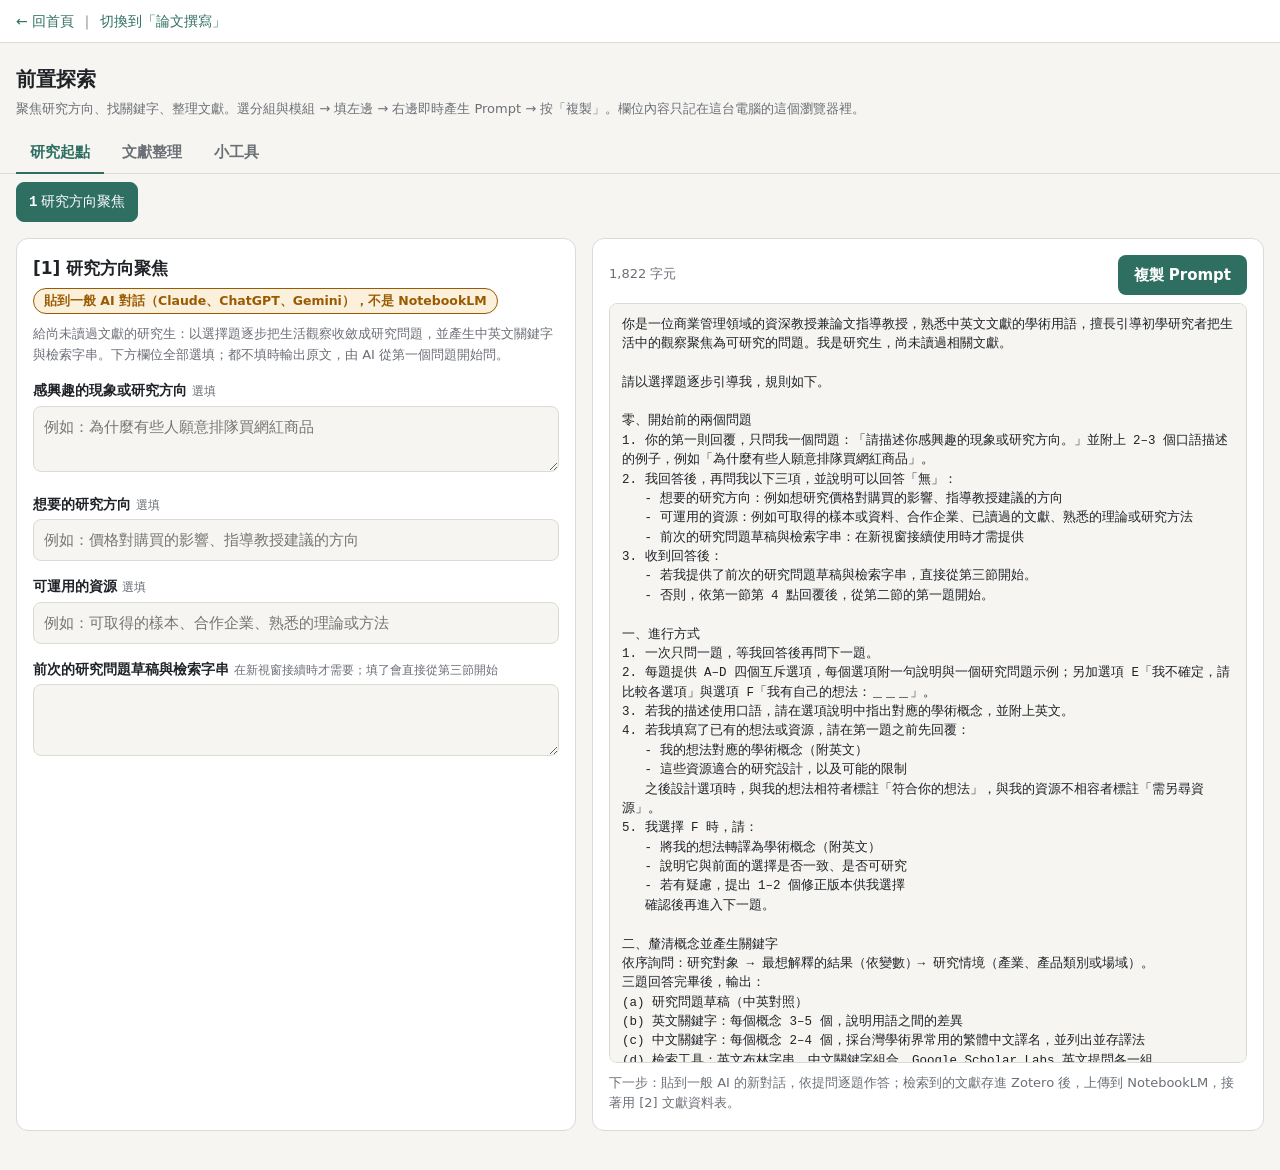
==== explore.html @ 5c8d4226 "Split into 前置探索 / 論文撰寫 pages; add focus, literature matrix, ch3–5 and polish modules Co-Authored-By:" ====
<!doctype html>
<html lang="zh-Hant">
<head>
<meta charset="utf-8">
<meta name="robots" content="noindex, nofollow">
<meta name="viewport" content="width=device-width, initial-scale=1">
<title>前置探索｜論文 Prompt 產生器</title>
<link rel="stylesheet" href="style.css">
</head>
<body data-page="explore">
<nav class="toolbox-back"><a href="./">← 回首頁</a><span class="sep">｜</span><a href="./write.html">切換到「論文撰寫」</a></nav>
<header>
  <h1>前置探索</h1>
  <p>聚焦研究方向、找關鍵字、整理文獻。選分組與模組 → 填左邊 → 右邊即時產生 Prompt → 按「複製」。欄位內容只記在這台電腦的這個瀏覽器裡。</p>
</header>

<div id="groups"></div>
<nav id="modules"></nav>

<main>
  <section class="card" id="pane"></section>
  <section class="card out">
    <div class="out-head">
      <span id="count"></span>
      <button class="copy" id="copy">複製 Prompt</button>
    </div>
    <pre id="out"></pre>
    <div class="next" id="next"></div>
  </section>
</main>

<!-- 一般 script（非 ES module），雙擊本機檔案開啟也能用 -->
<script src="js/prompts.js"></script>
<script src="js/prompts-new.js"></script>
<script src="js/fence.js"></script>
<script src="js/modules.js"></script>
<script src="js/app.js"></script>
</body>
</html>
---- style.css ----
:root {
  --bg: #f6f5f1; --panel: #ffffff; --text: #1f2328; --muted: #6b6f76;
  --line: #dcdad3; --accent: #2f6f62; --accent-soft: #e3efec;
  --warn: #9a5b00; --warn-soft: #fbf0dc; --danger: #a33a2c;
  --mono: ui-monospace, "Cascadia Mono", Consolas, monospace;
}
@media (prefers-color-scheme: dark) {
  :root:not([data-theme="light"]) {
    --bg: #17191c; --panel: #1f2226; --text: #e6e6e3; --muted: #9a9ea5;
    --line: #33373d; --accent: #6cbfae; --accent-soft: #233631;
    --warn: #e7b360; --warn-soft: #3a2f1c; --danger: #ef8a7c;
  }
}
:root[data-theme="dark"] {
  --bg: #17191c; --panel: #1f2226; --text: #e6e6e3; --muted: #9a9ea5;
  --line: #33373d; --accent: #6cbfae; --accent-soft: #233631;
  --warn: #e7b360; --warn-soft: #3a2f1c; --danger: #ef8a7c;
}
* { box-sizing: border-box; }
body {
  margin: 0; background: var(--bg); color: var(--text);
  font: 15px/1.6 "Microsoft JhengHei", "PingFang TC", "Noto Sans TC", system-ui, sans-serif;
}
header { padding: 20px 16px 8px; max-width: 1280px; margin: 0 auto; }
header h1 { margin: 0; font-size: 20px; }
header p { margin: 4px 0 0; color: var(--muted); font-size: 13px; }
nav {
  max-width: 1280px; margin: 0 auto; padding: 8px 16px;
  display: flex; gap: 6px; flex-wrap: wrap;
}
nav button {
  border: 1px solid var(--line); background: var(--panel); color: var(--text);
  padding: 7px 12px; border-radius: 8px; cursor: pointer; font: inherit; font-size: 14px;
}
nav button.on { background: var(--accent); border-color: var(--accent); color: var(--panel); }
nav button b { font-family: var(--mono); margin-right: 4px; }
main {
  max-width: 1280px; margin: 0 auto; padding: 8px 16px 40px;
  display: grid; grid-template-columns: minmax(0, 5fr) minmax(0, 6fr); gap: 16px;
}
@media (max-width: 860px) { main { grid-template-columns: minmax(0, 1fr); } }
.card { background: var(--panel); border: 1px solid var(--line); border-radius: 12px; padding: 16px; }
.pane { display: none; }
.pane.on { display: block; }
.pane h2 { margin: 0 0 4px; font-size: 17px; }
.hint { color: var(--muted); font-size: 13px; margin: 0 0 14px; }
label.f { display: block; font-weight: 600; font-size: 14px; margin: 14px 0 4px; }
label.f small { font-weight: 400; color: var(--muted); }
input[type=text], input[type=number], textarea {
  width: 100%; padding: 8px 10px; border: 1px solid var(--line); border-radius: 8px;
  background: var(--bg); color: var(--text); font: inherit;
}
textarea { min-height: 72px; resize: vertical; }
textarea.mono { font-family: var(--mono); font-size: 13px; }
input[type=number] { max-width: 140px; }
.row { display: flex; gap: 12px; flex-wrap: wrap; }
.row > div { flex: 1 1 140px; }
.check { display: flex; gap: 8px; align-items: flex-start; margin: 6px 0; cursor: pointer; }
.check input { margin-top: 5px; }
.list { border: 1px solid var(--line); border-radius: 8px; padding: 6px 10px; max-height: 260px; overflow: auto; }
.list .meta { color: var(--muted); font-size: 12px; }
.chips { display: flex; flex-wrap: wrap; gap: 6px; margin-top: 6px; }
.chip {
  display: inline-flex; align-items: center; gap: 6px; padding: 4px 10px;
  border: 1px solid var(--line); border-radius: 999px; cursor: pointer; font-size: 14px;
}
.chip:has(input:checked) { background: var(--accent-soft); border-color: var(--accent); }
.note { margin-top: 12px; padding: 8px 12px; border-radius: 8px; font-size: 13px; background: var(--accent-soft); }
.note.warn { background: var(--warn-soft); color: var(--warn); }
.note:empty { display: none; }
.out { position: sticky; top: 12px; align-self: start; }
.out-head { display: flex; justify-content: space-between; align-items: center; gap: 8px; margin-bottom: 8px; flex-wrap: wrap; }
.out-head span { color: var(--muted); font-size: 13px; }
.copy {
  background: var(--accent); color: var(--panel); border: 0; border-radius: 8px;
  padding: 8px 16px; font: inherit; font-weight: 600; cursor: pointer;
}
pre#out {
  margin: 0; white-space: pre-wrap; word-break: break-word; font-family: var(--mono); font-size: 12.5px;
  line-height: 1.55; max-height: calc(100vh - 140px); overflow: auto;
  background: var(--bg); border: 1px solid var(--line); border-radius: 8px; padding: 12px;
}
.next { margin-top: 10px; font-size: 13px; color: var(--muted); }

/* 回工具箱 */
.toolbox-back { display: block; padding: 10px 16px; font-size: 14px; border-bottom: 1px solid var(--line); background: var(--panel); }
.toolbox-back a { color: var(--accent); text-decoration: none; }
.toolbox-back a:hover { text-decoration: underline; }

/* [1] 講義結構區塊 */
fieldset.struct { border: 1px solid var(--line); border-radius: 10px; padding: 10px 12px 12px; margin: 16px 0 0; }
fieldset.struct legend { font-weight: 600; font-size: 14px; padding: 0 6px; }
.struct .grp { margin-top: 10px; }
.struct .grp > .t { font-size: 13px; color: var(--muted); margin-bottom: 2px; }
.struct .lock { opacity: .7; cursor: default; }
ol.outline { margin: 12px 0 0; padding: 8px 12px 8px 32px; background: var(--bg); border: 1px dashed var(--line); border-radius: 8px; font-size: 13.5px; }
ol.outline li { margin: 2px 0; }
ol.outline li small { color: var(--muted); }

/* 分組分頁 */
#groups { max-width: 1280px; margin: 0 auto; padding: 4px 16px 0; display: flex; gap: 4px; flex-wrap: wrap; border-bottom: 1px solid var(--line); }
#groups button { border: 0; background: none; color: var(--muted); font: inherit; font-size: 15px; font-weight: 600; padding: 8px 14px; margin-bottom: -1px; border-bottom: 2px solid transparent; cursor: pointer; }
#groups button.on { color: var(--accent); border-bottom-color: var(--accent); }
.chips label.chip input[type=radio], .chips label.chip input[type=checkbox] { margin: 0; }
#pane h2 { margin: 0 0 4px; font-size: 17px; }
.toolbox-back .sep { color: var(--muted); margin: 0 6px; }
p.target { display: inline-block; margin: 2px 0 10px; padding: 2px 10px; border-radius: 999px; font-size: 12.5px; font-weight: 600; border: 1px solid var(--line); }
p.target.t-nlm, p.target.t-table { background: var(--accent-soft); color: var(--accent); border-color: var(--accent); }
p.target.t-ai { background: var(--warn-soft); color: var(--warn); border-color: var(--warn); }
.chip.lock { opacity: .7; cursor: default; }

/* 首頁 */
.home { display: block; max-width: 960px; margin: 0 auto; padding: 32px 16px 56px; }
.home h1 { font-size: 24px; margin: 0 0 6px; }
.home .lede { color: var(--muted); margin: 0 0 18px; }
.flow { display: flex; flex-wrap: wrap; gap: 6px 8px; align-items: center; padding: 10px 14px; margin-bottom: 22px; background: var(--panel); border: 1px solid var(--line); border-radius: 12px; font-size: 14px; }
.flow b { color: var(--accent); }
.flow span { color: var(--muted); }
.stages { display: grid; grid-template-columns: repeat(auto-fit, minmax(min(100%, 380px), 1fr)); gap: 14px; }
a.stage { display: block; background: var(--panel); border: 1px solid var(--line); border-radius: 14px; padding: 18px 20px; color: inherit; text-decoration: none; transition: border-color .15s, transform .15s; }
a.stage:hover { border-color: var(--accent); transform: translateY(-1px); }
a.stage h2 { margin: 0 0 4px; font-size: 19px; color: var(--accent); }
a.stage p { margin: 0 0 10px; color: var(--muted); font-size: 14px; }
a.stage ul { margin: 0; padding-left: 18px; font-size: 14px; }
a.stage li { margin: 3px 0; }
a.stage li small { color: var(--muted); }
.legend { margin-top: 18px; font-size: 13px; color: var(--muted); display: flex; flex-wrap: wrap; gap: 8px 16px; }
.legend p.target { margin: 0 4px 0 0; }
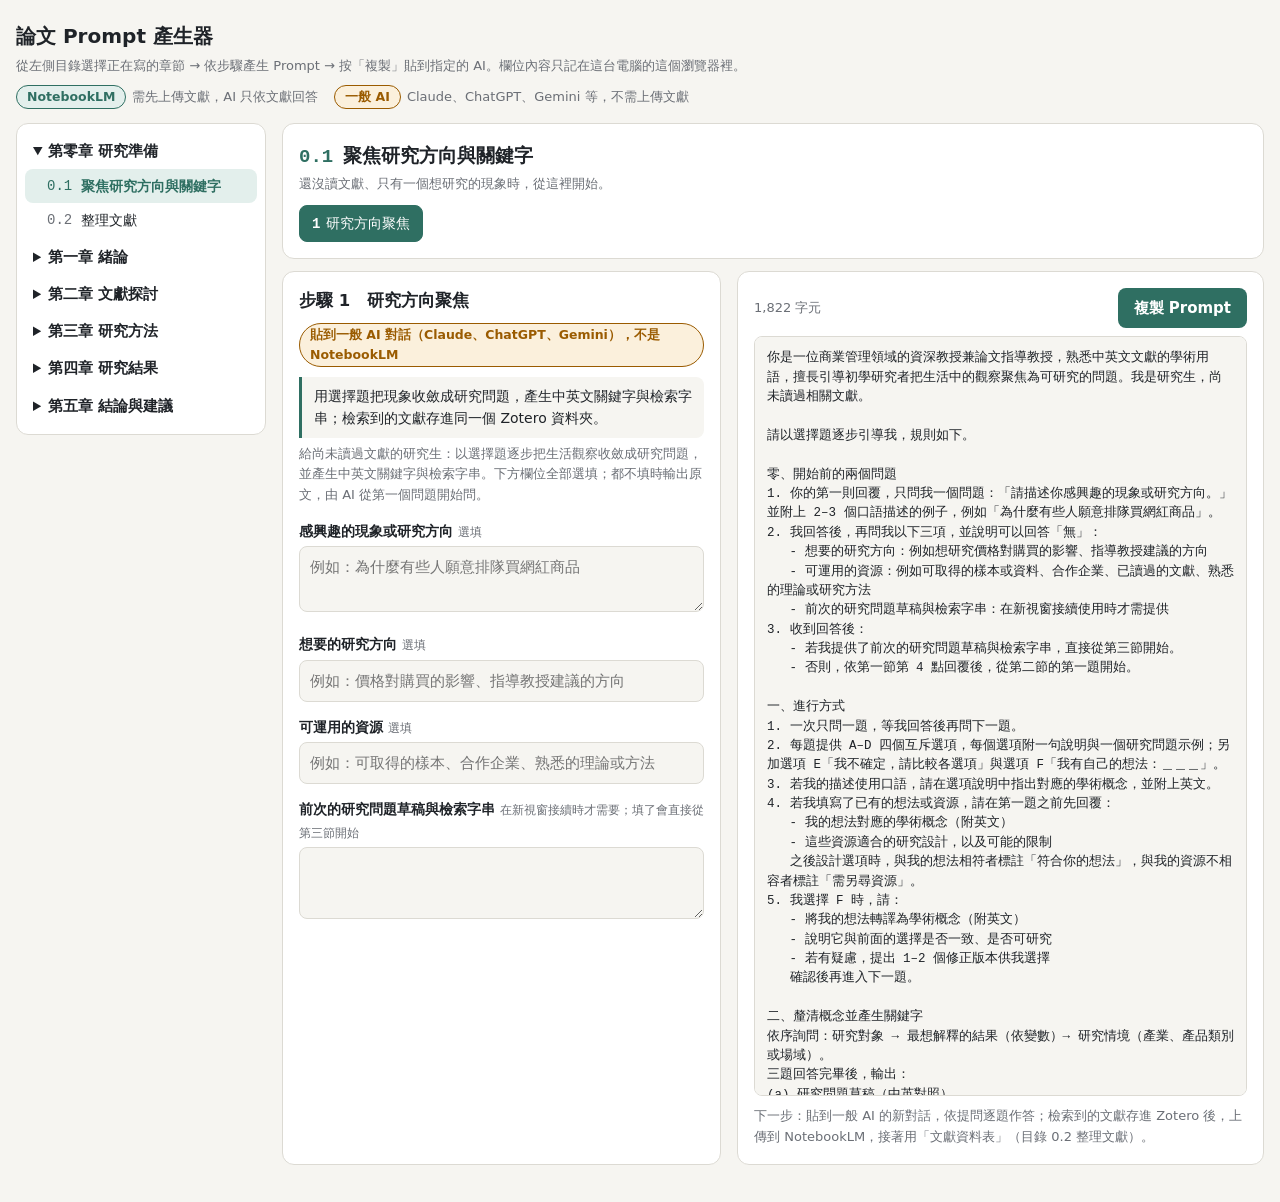
==== commit 1c806bb3: "Reorganize by thesis outline (ch0–ch5 sections with steps); add 1.1, 1.2, 3.4, 3.5 prompts Co-Author" ====
--- a/explore.html
+++ b/explore.html
@@ -1,39 +1,4 @@
 <!doctype html>
-<html lang="zh-Hant">
-<head>
-<meta charset="utf-8">
-<meta name="robots" content="noindex, nofollow">
-<meta name="viewport" content="width=device-width, initial-scale=1">
-<title>前置探索｜論文 Prompt 產生器</title>
-<link rel="stylesheet" href="style.css">
-</head>
-<body data-page="explore">
-<nav class="toolbox-back"><a href="./">← 回首頁</a><span class="sep">｜</span><a href="./write.html">切換到「論文撰寫」</a></nav>
-<header>
-  <h1>前置探索</h1>
-  <p>聚焦研究方向、找關鍵字、整理文獻。選分組與模組 → 填左邊 → 右邊即時產生 Prompt → 按「複製」。欄位內容只記在這台電腦的這個瀏覽器裡。</p>
-</header>
-
-<div id="groups"></div>
-<nav id="modules"></nav>
-
-<main>
-  <section class="card" id="pane"></section>
-  <section class="card out">
-    <div class="out-head">
-      <span id="count"></span>
-      <button class="copy" id="copy">複製 Prompt</button>
-    </div>
-    <pre id="out"></pre>
-    <div class="next" id="next"></div>
-  </section>
-</main>
-
-<!-- 一般 script（非 ES module），雙擊本機檔案開啟也能用 -->
-<script src="js/prompts.js"></script>
-<script src="js/prompts-new.js"></script>
-<script src="js/fence.js"></script>
-<script src="js/modules.js"></script>
-<script src="js/app.js"></script>
-</body>
-</html>
+<html lang="zh-Hant"><head><meta charset="utf-8"><meta name="robots" content="noindex, nofollow">
+<meta http-equiv="refresh" content="0; url=./"><title>論文 Prompt 產生器</title></head>
+<body><p>頁面已整併，正在前往 <a href="./">論文 Prompt 產生器</a>。</p></body></html>
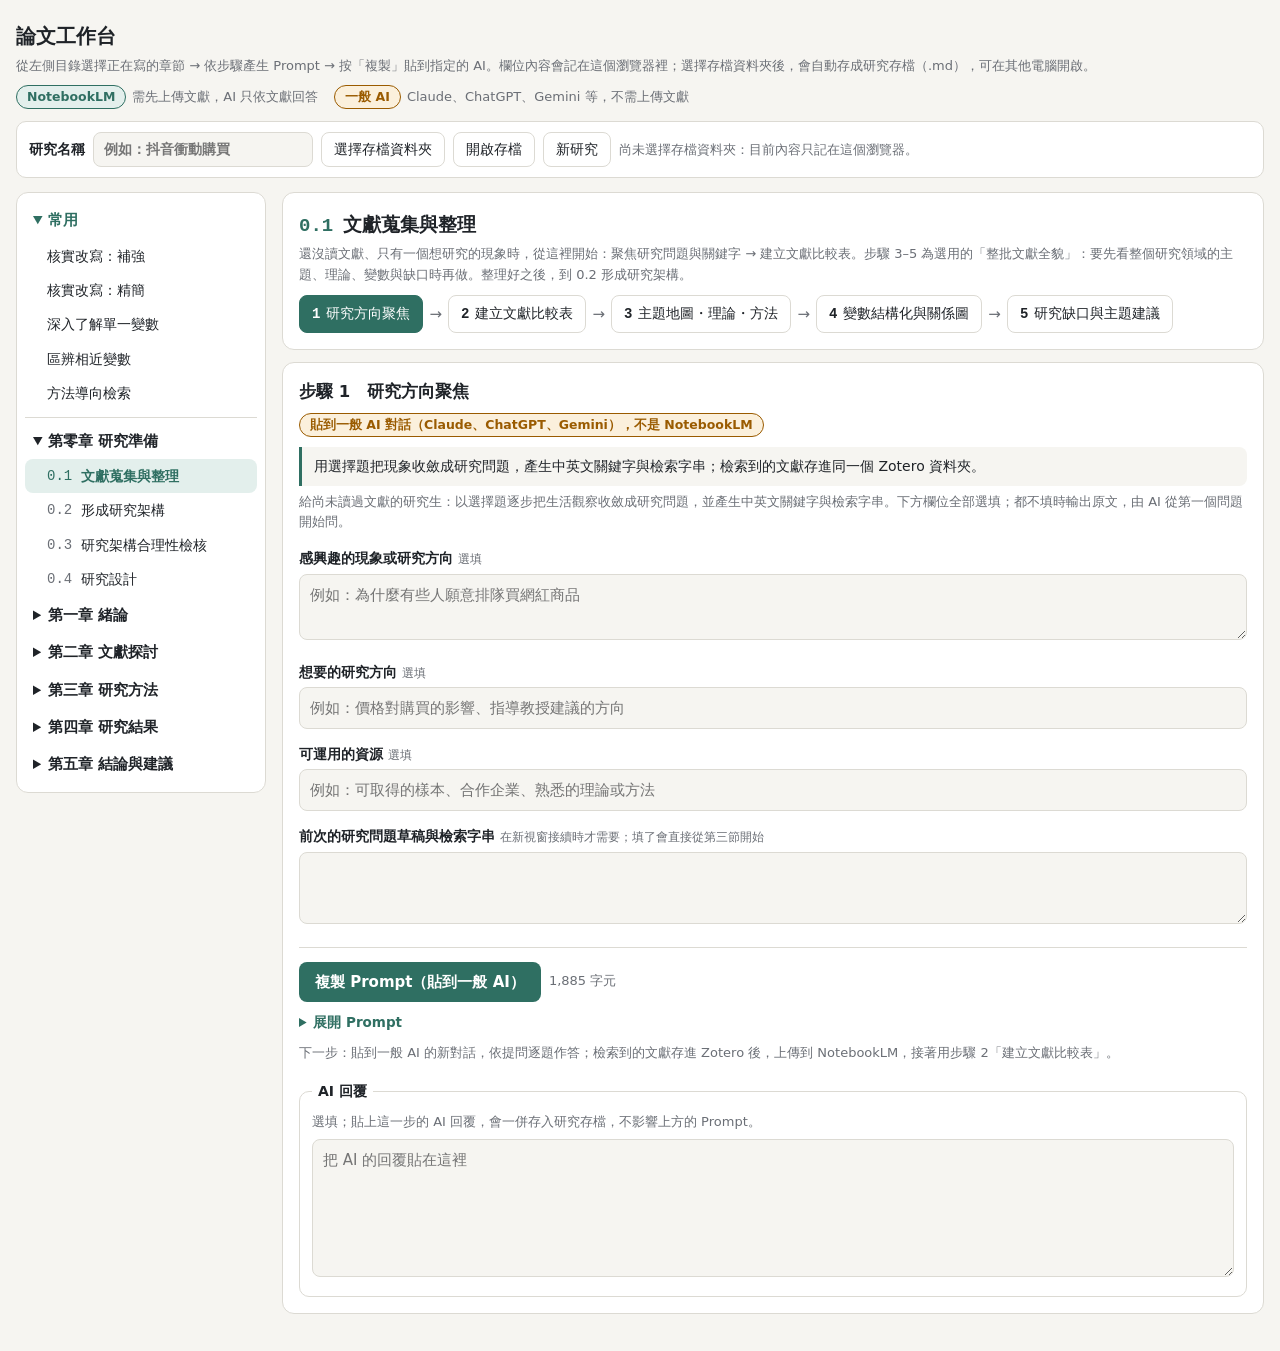
==== commit ede1db58: "網站更名為「論文工作台」 Co-Authored-By: Claude Opus 5.5 <noreply@anthropic.com> Claude-Session: https://claude." ====
--- a/explore.html
+++ b/explore.html
@@ -1,4 +1,4 @@
 <!doctype html>
 <html lang="zh-Hant"><head><meta charset="utf-8"><meta name="robots" content="noindex, nofollow">
-<meta http-equiv="refresh" content="0; url=./"><title>論文 Prompt 產生器</title></head>
-<body><p>頁面已整併，正在前往 <a href="./">論文 Prompt 產生器</a>。</p></body></html>
+<meta http-equiv="refresh" content="0; url=./"><title>論文工作台</title></head>
+<body><p>頁面已整併，正在前往 <a href="./">論文工作台</a>。</p></body></html>
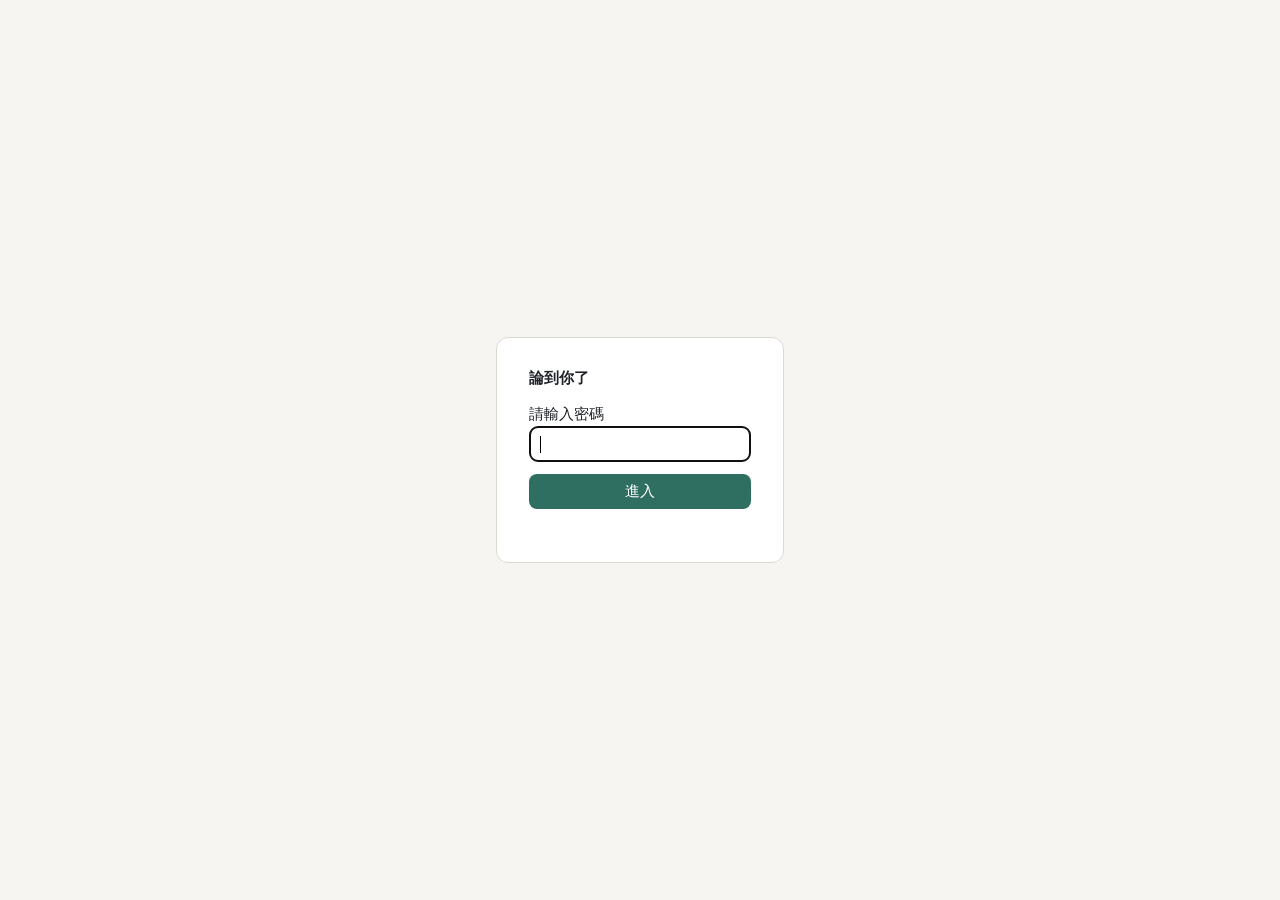
==== commit 973428d6: "更新網站名稱 Co-Authored-By: Claude Opus 5.5 <noreply@anthropic.com> Claude-Session: https://claude.ai/cod" ====
--- a/explore.html
+++ b/explore.html
@@ -1,4 +1,4 @@
 <!doctype html>
 <html lang="zh-Hant"><head><meta charset="utf-8"><meta name="robots" content="noindex, nofollow">
-<meta http-equiv="refresh" content="0; url=./"><title>論文工作台</title></head>
-<body><p>頁面已整併，正在前往 <a href="./">論文工作台</a>。</p></body></html>
+<meta http-equiv="refresh" content="0; url=./"><title>論到你了</title></head>
+<body><p>頁面已整併，正在前往 <a href="./">論到你了</a>。</p></body></html>
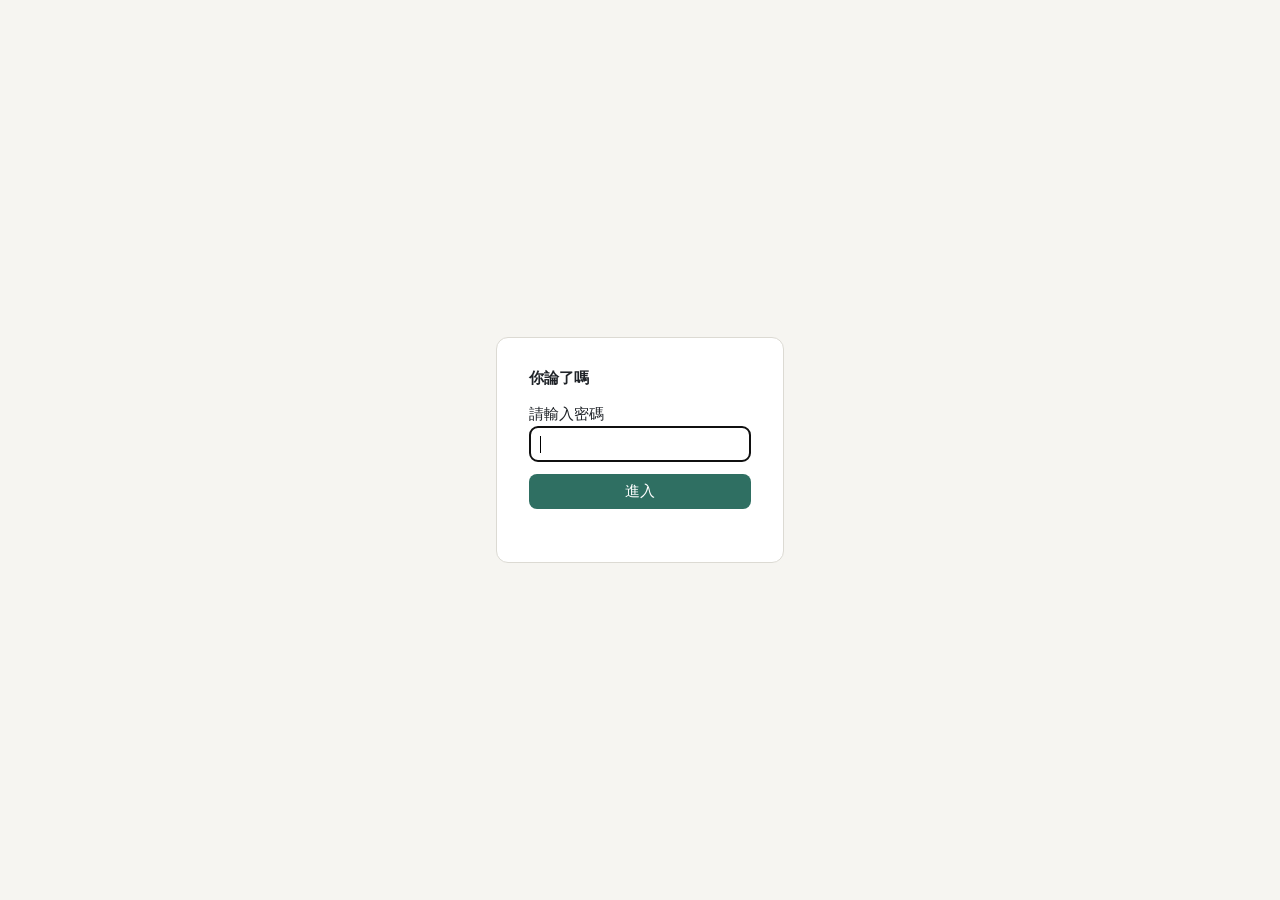
==== commit 57d3754f: "更新網站名稱 Co-Authored-By: Claude Opus 5.5 <noreply@anthropic.com> Claude-Session: https://claude.ai/cod" ====
--- a/explore.html
+++ b/explore.html
@@ -1,4 +1,4 @@
 <!doctype html>
 <html lang="zh-Hant"><head><meta charset="utf-8"><meta name="robots" content="noindex, nofollow">
-<meta http-equiv="refresh" content="0; url=./"><title>論到你了</title></head>
-<body><p>頁面已整併，正在前往 <a href="./">論到你了</a>。</p></body></html>
+<meta http-equiv="refresh" content="0; url=./"><title>你論了嗎</title></head>
+<body><p>頁面已整併，正在前往 <a href="./">你論了嗎</a>。</p></body></html>
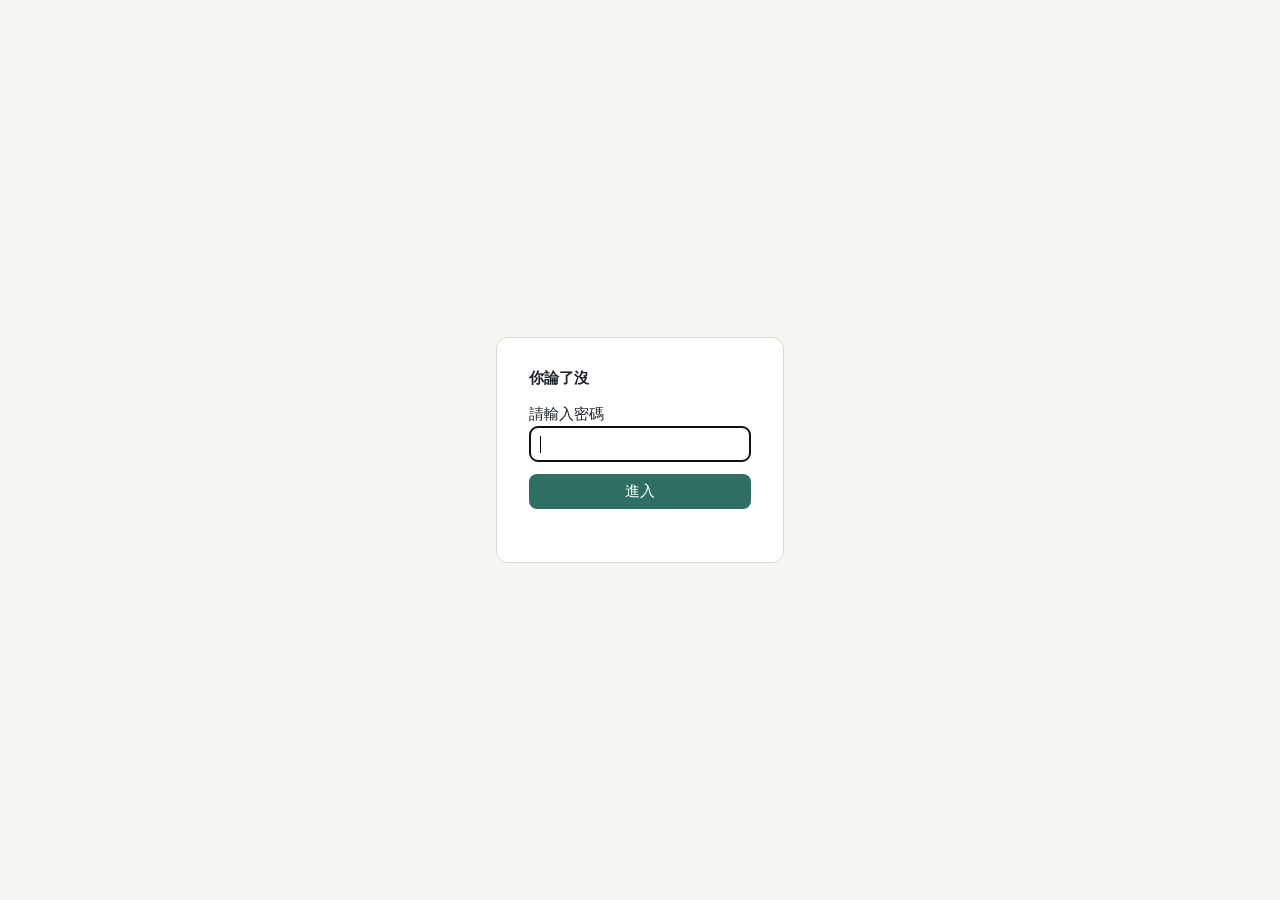
==== commit 825e11dc: "網站名稱更新 Co-Authored-By: Claude Opus 5.5 <noreply@anthropic.com> Claude-Session: https://claude.ai/cod" ====
--- a/explore.html
+++ b/explore.html
@@ -1,4 +1,4 @@
 <!doctype html>
 <html lang="zh-Hant"><head><meta charset="utf-8"><meta name="robots" content="noindex, nofollow">
-<meta http-equiv="refresh" content="0; url=./"><title>你論了嗎</title></head>
-<body><p>頁面已整併，正在前往 <a href="./">你論了嗎</a>。</p></body></html>
+<meta http-equiv="refresh" content="0; url=./"><title>你論了沒</title></head>
+<body><p>頁面已整併，正在前往 <a href="./">你論了沒</a>。</p></body></html>
